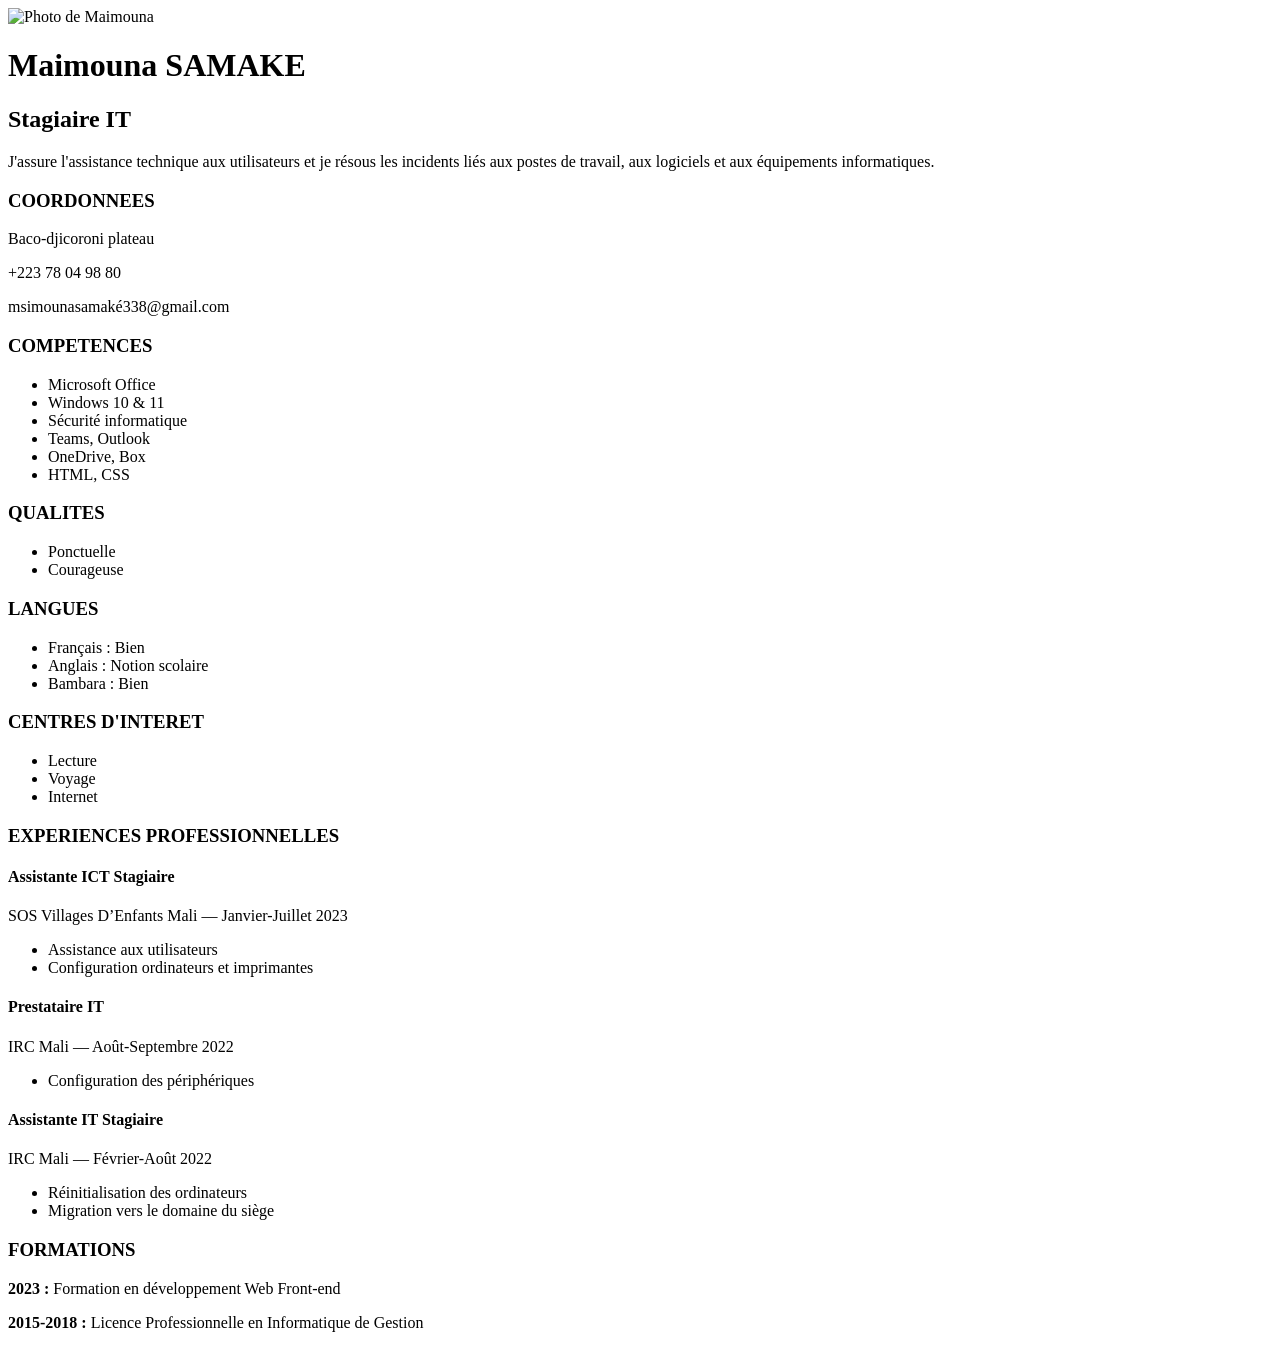
==== cv-Maimouna/index.html @ 66185dcb "Ajout du cv de Maimouna" ====
<html lang="en">
<head>
    <meta charset="UTF-8">
    <meta name="viewport" content="width=device-width, initial-scale=1.0">
    <title>CV - Maimouna Samaké</title>
</head>
<body>
<div class="cv-container">

    <!-- HEADER -->
    <header class="header">
        <div class="photo">
            <img src="photo.jpg" alt="Photo de Maimouna">
        </div>

        <div class="intro">
            <h1>Maimouna SAMAKE</h1>
            <h2>Stagiaire IT</h2>
            <p>
                J'assure l'assistance technique aux utilisateurs et je résous
                les incidents liés aux postes de travail, aux logiciels
                et aux équipements informatiques.
            </p>
        </div>
    </header>

    <!-- Main -->
    <div class="main">

        <!-- Colonne gauche -->
        <aside class="left">

            <section>
                <h3>COORDONNEES</h3>
                <p>Baco-djicoroni plateau</p>
                <p>+223 78 04 98 80</p>
                <p>msimounasamaké338@gmail.com</p>
            </section>

            <section>
                <h3>COMPETENCES</h3>
                <ul>
                    <li>Microsoft Office</li>
                    <li>Windows 10 & 11</li>
                    <li>Sécurité informatique</li>
                    <li>Teams, Outlook</li>
                    <li>OneDrive, Box</li>
                    <li>HTML, CSS</li>
                </ul>
            </section>

            <section>
                <h3>QUALITES</h3>
                <ul>
                    <li>Ponctuelle</li>
                    <li>Courageuse</li>
                </ul>
            </section>

            <section>
                <h3>LANGUES</h3>
                <ul>
                    <li>Français : Bien</li>
                    <li>Anglais : Notion scolaire</li>
                    <li>Bambara : Bien</li>
                </ul>
            </section>

            <section>
                <h3>CENTRES D'INTERET</h3>
                <ul>
                    <li>Lecture</li>
                    <li>Voyage</li>
                    <li>Internet</li>
                </ul>
            </section>

        </aside>

        <!-- Colonne droite  -->
        <section class="right">

            <h3>EXPERIENCES PROFESSIONNELLES</h3>

            <div class="experience">
                <h4>Assistante ICT Stagiaire</h4>
                <span>SOS Villages D’Enfants Mali — Janvier-Juillet 2023</span>
                <ul>
                    <li>Assistance aux utilisateurs</li>
                    <li>Configuration ordinateurs et imprimantes</li>
                </ul>
            </div>

            <div class="experience">
                <h4>Prestataire IT</h4>
                <span>IRC Mali — Août-Septembre 2022</span>
                <ul>
                    <li>Configuration des périphériques</li>
                </ul>
            </div>

            <div class="experience">
                <h4>Assistante IT Stagiaire</h4>
                <span>IRC Mali — Février-Août 2022</span>
                <ul>
                    <li>Réinitialisation des ordinateurs</li>
                    <li>Migration vers le domaine du siège</li>
                </ul>
            </div>

            <h3>FORMATIONS</h3>

            <div class="formation">
                <p><strong>2023 :</strong> Formation en développement Web Front-end</p>
                <p><strong>2015-2018 :</strong> Licence Professionnelle en Informatique de Gestion</p>
            </div>

        </section>

    </div>

</div>

</body>
</html>
</body>
</html>
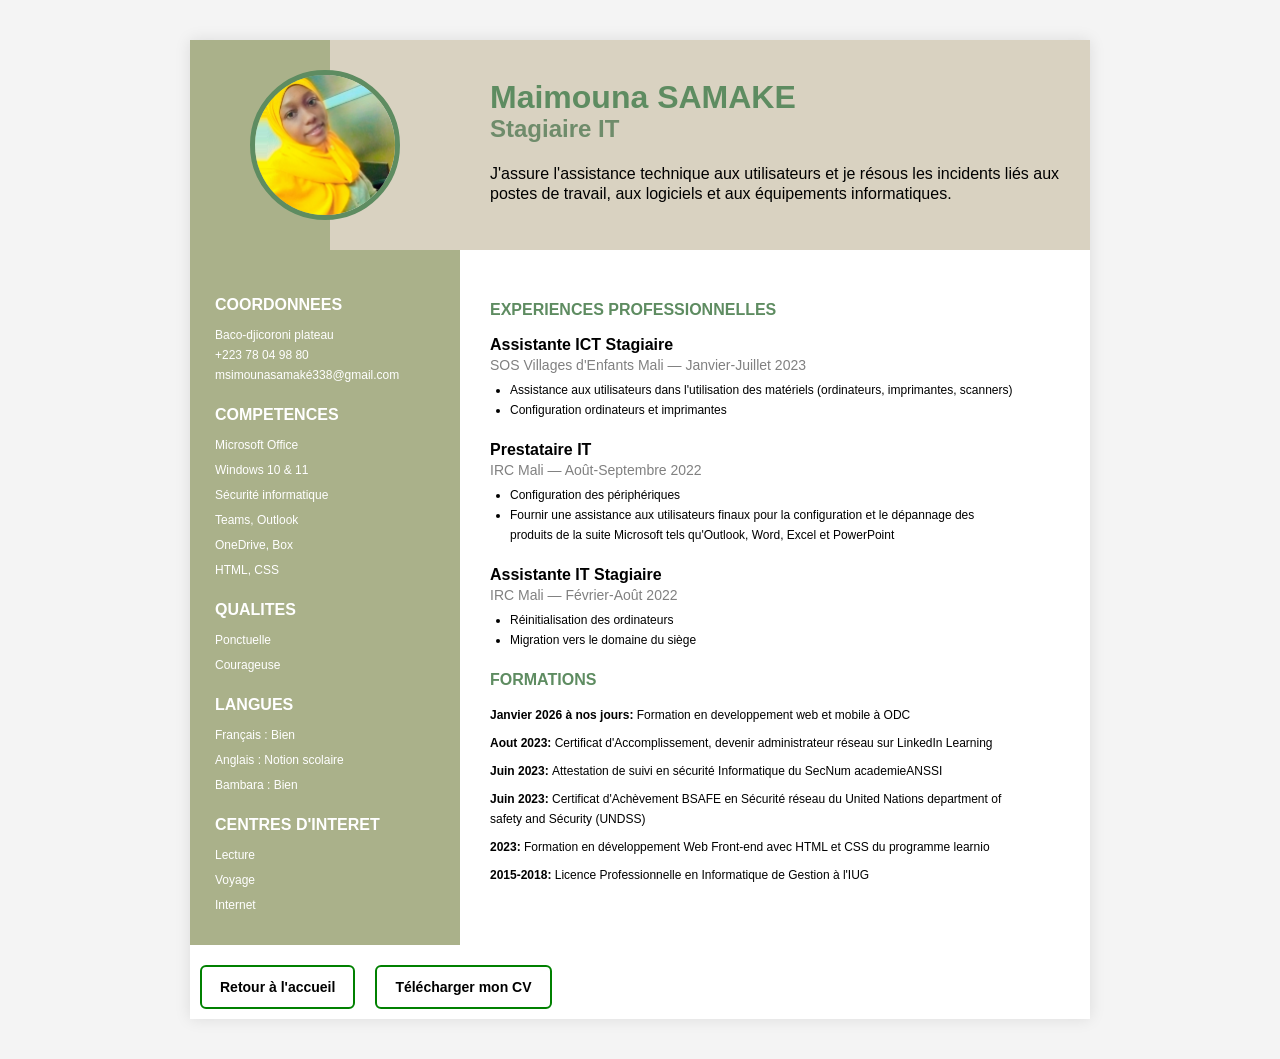
==== commit d1240df8: "sauvegarde de mon cv" ====
--- a/cv-Maimouna/index.html
+++ b/cv-Maimouna/index.html
@@ -2,6 +2,7 @@
 <head>
     <meta charset="UTF-8">
     <meta name="viewport" content="width=device-width, initial-scale=1.0">
+    <link rel="stylesheet" href="style.css">
     <title>CV - Maimouna Samaké</title>
 </head>
 <body>
@@ -21,7 +22,9 @@
                 les incidents liés aux postes de travail, aux logiciels
                 et aux équipements informatiques.
             </p>
+            
         </div>
+        
     </header>
 
     <!-- Main -->
@@ -30,7 +33,7 @@
         <!-- Colonne gauche -->
         <aside class="left">
 
-            <section>
+            <section id="left">
                 <h3>COORDONNEES</h3>
                 <p>Baco-djicoroni plateau</p>
                 <p>+223 78 04 98 80</p>
@@ -84,9 +87,9 @@
 
             <div class="experience">
                 <h4>Assistante ICT Stagiaire</h4>
-                <span>SOS Villages D’Enfants Mali — Janvier-Juillet 2023</span>
+                <span>SOS Villages d'Enfants Mali — Janvier-Juillet 2023</span>
                 <ul>
-                    <li>Assistance aux utilisateurs</li>
+                    <li>Assistance aux utilisateurs dans l'utilisation des matériels (ordinateurs, imprimantes, scanners)</li>
                     <li>Configuration ordinateurs et imprimantes</li>
                 </ul>
             </div>
@@ -96,6 +99,8 @@
                 <span>IRC Mali — Août-Septembre 2022</span>
                 <ul>
                     <li>Configuration des périphériques</li>
+                    <li>Fournir une assistance aux utilisateurs finaux pour la configuration et le dépannage des produits de la suite Microsoft tels qu'Outlook, Word, Excel et PowerPoint</li>
+                 
                 </ul>
             </div>
 
@@ -111,14 +116,21 @@
             <h3>FORMATIONS</h3>
 
             <div class="formation">
-                <p><strong>2023 :</strong> Formation en développement Web Front-end</p>
-                <p><strong>2015-2018 :</strong> Licence Professionnelle en Informatique de Gestion</p>
+
+                <p><strong>Janvier 2026 à nos jours: </strong>Formation en developpement web et mobile à ODC</p>
+                <p><strong>Aout 2023: </strong>Certificat d'Accomplissement, devenir administrateur réseau sur LinkedIn Learning</p>
+                <p><strong>Juin 2023: </strong>Attestation de suivi en sécurité Informatique du SecNum academieANSSI</p>
+                <p><strong>Juin 2023: </strong>Certificat d'Achèvement BSAFE en Sécurité réseau du United Nations department of safety and Sécurity (UNDSS)</p>
+                <p><strong>2023: </strong> Formation en développement Web Front-end avec HTML et CSS du programme learnio</p>
+                <p><strong>2015-2018: </strong> Licence Professionnelle en Informatique de Gestion à l'IUG</p>
+                
             </div>
-
         </section>
-
     </div>
-
+    <div class="cv-buttons">
+    <a href="/index.html" class="btn retour"> Retour à l'accueil</a>
+    <a href="CV_Maimouna Samaké .pdf" class="btn telecharger">Télécharger mon CV </a>
+</div>
 </div>
 
 </body>
--- a/cv-Maimouna/style.css
+++ b/cv-Maimouna/style.css
@@ -0,0 +1,171 @@
+* {
+    margin: 0;
+    padding: 0;
+    box-sizing: border-box;
+    font-family: Arial, sans-serif;
+}
+
+body {
+    background-color: #f4f4f4;
+}
+
+.cv-container {
+    width: 900px;
+    margin: 40px auto;
+    background-color: white;
+    box-shadow: 0 0 15px rgba(0,0,0,0.1);
+    line-height: 20px;
+}
+
+/* ===== header ===== */
+.header {
+    display: flex;
+    align-items: center;
+    background-color: #d9d2c1;
+    padding: 30px;
+    margin-left: 180px;
+    position: relative;
+    left: -40px;
+    z-index: 2;
+    margin-right: -40px;
+}
+
+.photo img {
+    width: 150px;
+    height: 150px;
+    border-radius: 50%;
+    border: 5px solid #5e8c61;
+    object-fit: cover;
+    margin-left: -110px;
+}
+
+.intro {
+    margin-left: 90px;
+}
+
+.intro h1 {
+    color: #5e8c61;
+    margin-bottom: 12px;
+}
+
+.intro h2 {
+    color: #6f8c6b;
+    margin-bottom: 25px;
+}
+
+/* main */
+.main {
+    display: flex;
+}
+
+/* colonne gauche */
+.left {
+    width: 30%;
+    background-color: #aab18a;
+    padding: 25px;
+    color: white;
+    margin-top: -210px;
+}
+#left {
+    margin-top: 230px;
+    
+}
+
+#left p{
+    font-size: 12px;
+}
+
+.left h3 {
+    margin-bottom: 10px;
+    margin-top: 20px;
+    font-size: 16px;
+}
+
+.left ul {
+    list-style: none;
+}
+
+.left li {
+    margin-bottom: 5px;
+    font-size: 12px;
+}
+
+/* colonne droite */
+.right {
+    width: 65%;
+    padding: 30px;
+}
+
+
+.right h3 {
+    color: #5e8c61;
+    margin-bottom: 15px;
+    margin-top: 20px;
+    font-size: 16px;
+}
+
+.experience {
+    margin-bottom: 20px;
+}
+
+.experience h4 {
+    font-weight: bold;
+}
+
+.experience span {
+    font-size: 14px;
+    color: gray;
+}
+
+.experience ul {
+    margin-top: 5px;
+    margin-left: 20px;
+    font-size: 12px;
+}
+
+.formation p {
+    margin-bottom: 8px;
+    font-size: 12px;
+}
+.cv-buttons {
+    display: flex;
+    gap: 15px;
+    margin: 20px 0;
+}
+
+.btn {
+    display: inline-block;
+    padding: 10px 18px;
+    text-decoration: none;
+    font-weight: bold;
+    border-radius: 6px;
+    transition: 0.3s ease;
+    font-size: 14px;
+}
+
+/* Bouton retour */
+.retour {
+    background-color: white#2f3e46;
+    color: black;
+    margin-bottom: 10px;
+    border: 2px, solid green;
+    margin-bottom: 10px;
+    margin-left: 10px;
+    margin-right: 5px;
+}
+
+.retour:hover {
+    background-color: #556b50;
+}
+
+/* Bouton télécharger */
+.telecharger {
+    background-color: white#2f3e46;
+    color: black;
+    margin-bottom: 10px;
+    border: 2px, solid green;
+}
+
+.telecharger:hover {
+    background-color: #1b262c;
+}
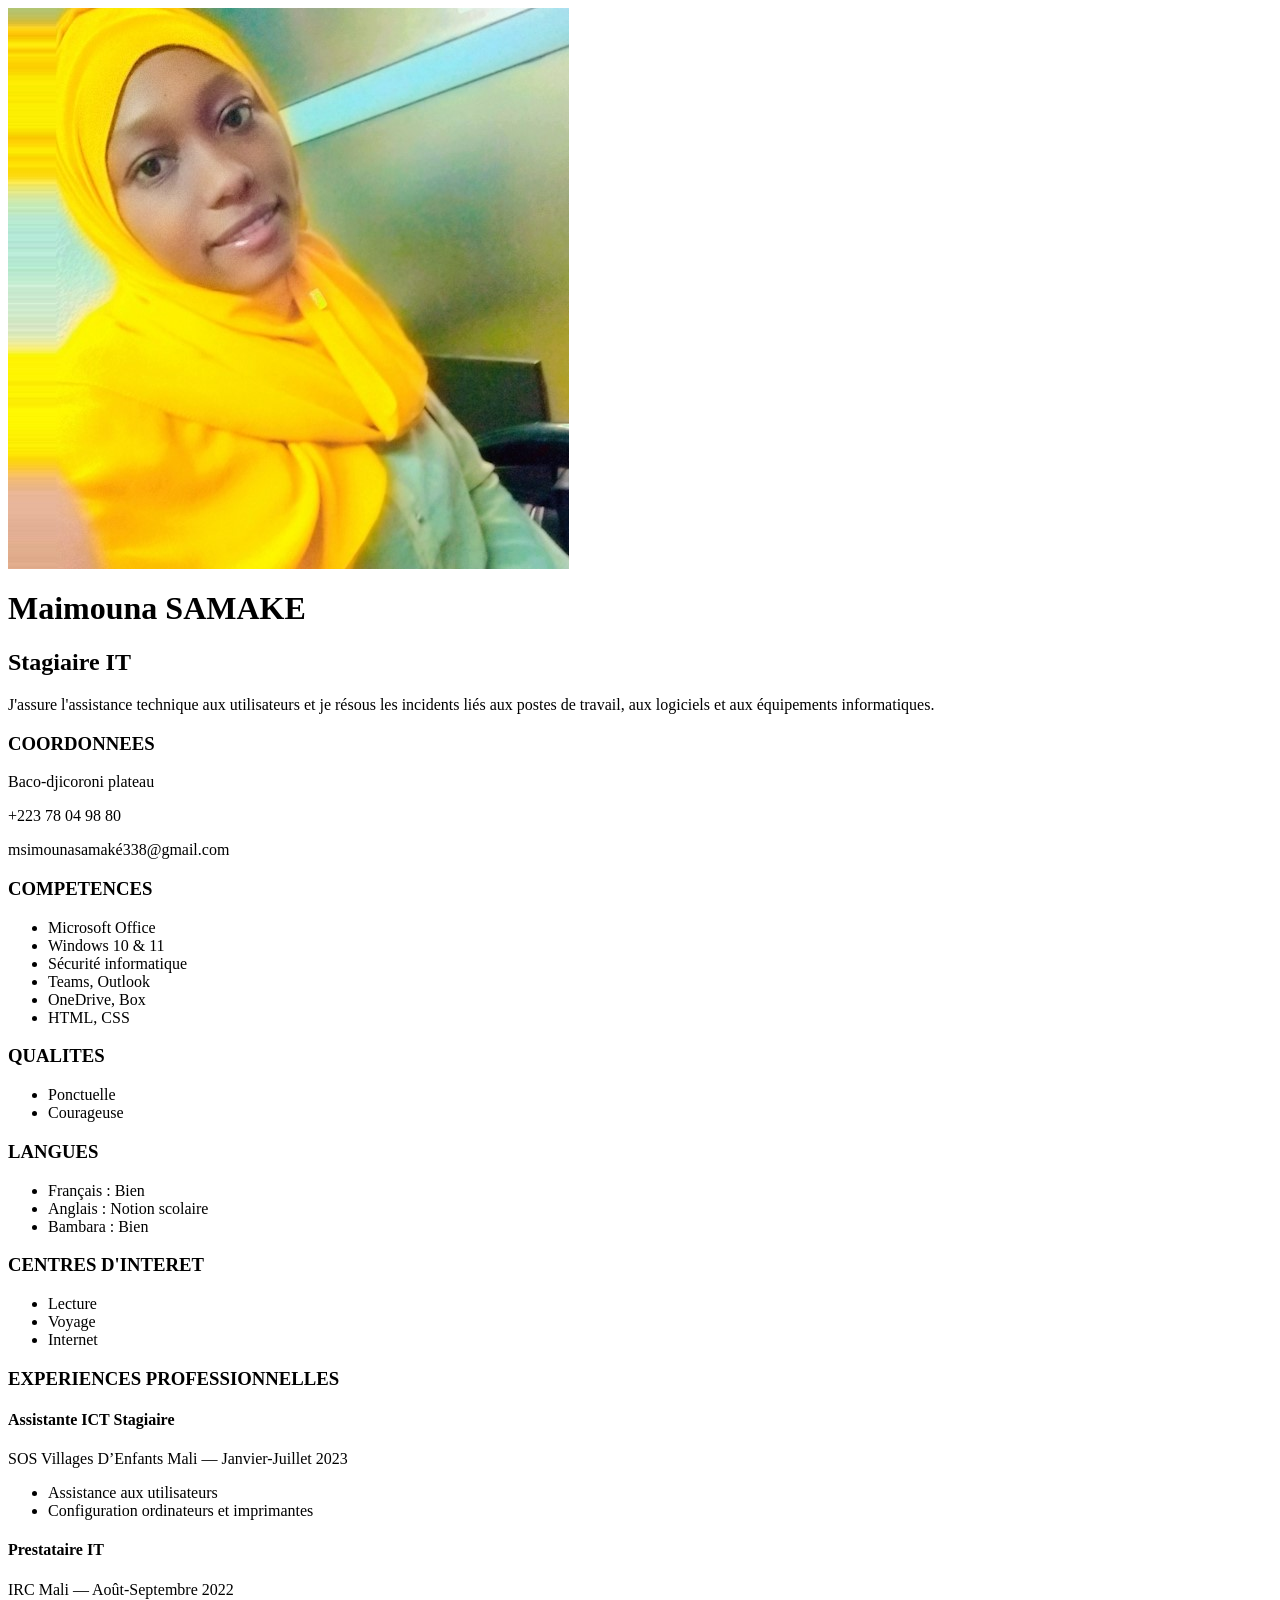
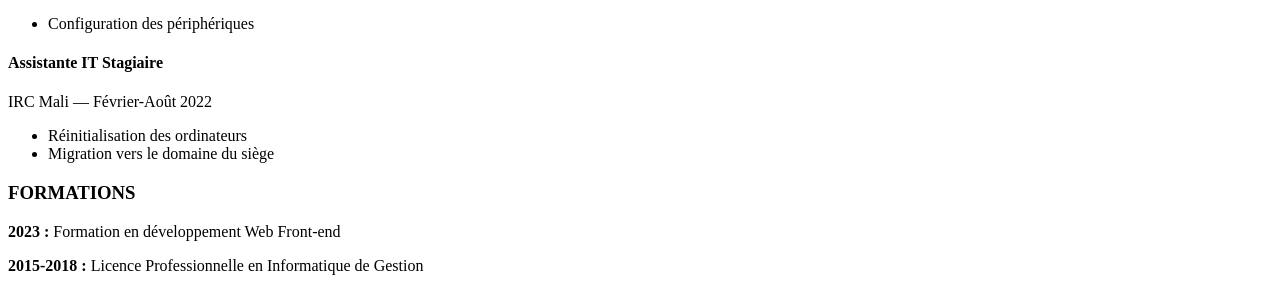
==== commit 4ca52af2: "Merge pull request #2 from lc6issa-sketch/main Mahamadou" ====
--- a/cv-Maimouna/index.html
+++ b/cv-Maimouna/index.html
@@ -2,7 +2,6 @@
 <head>
     <meta charset="UTF-8">
     <meta name="viewport" content="width=device-width, initial-scale=1.0">
-    <link rel="stylesheet" href="style.css">
     <title>CV - Maimouna Samaké</title>
 </head>
 <body>
@@ -22,9 +21,7 @@
                 les incidents liés aux postes de travail, aux logiciels
                 et aux équipements informatiques.
             </p>
-            
         </div>
-        
     </header>
 
     <!-- Main -->
@@ -33,7 +30,7 @@
         <!-- Colonne gauche -->
         <aside class="left">
 
-            <section id="left">
+            <section>
                 <h3>COORDONNEES</h3>
                 <p>Baco-djicoroni plateau</p>
                 <p>+223 78 04 98 80</p>
@@ -87,9 +84,9 @@
 
             <div class="experience">
                 <h4>Assistante ICT Stagiaire</h4>
-                <span>SOS Villages d'Enfants Mali — Janvier-Juillet 2023</span>
+                <span>SOS Villages D’Enfants Mali — Janvier-Juillet 2023</span>
                 <ul>
-                    <li>Assistance aux utilisateurs dans l'utilisation des matériels (ordinateurs, imprimantes, scanners)</li>
+                    <li>Assistance aux utilisateurs</li>
                     <li>Configuration ordinateurs et imprimantes</li>
                 </ul>
             </div>
@@ -99,8 +96,6 @@
                 <span>IRC Mali — Août-Septembre 2022</span>
                 <ul>
                     <li>Configuration des périphériques</li>
-                    <li>Fournir une assistance aux utilisateurs finaux pour la configuration et le dépannage des produits de la suite Microsoft tels qu'Outlook, Word, Excel et PowerPoint</li>
-                 
                 </ul>
             </div>
 
@@ -116,21 +111,14 @@
             <h3>FORMATIONS</h3>
 
             <div class="formation">
+                <p><strong>2023 :</strong> Formation en développement Web Front-end</p>
+                <p><strong>2015-2018 :</strong> Licence Professionnelle en Informatique de Gestion</p>
+            </div>
 
-                <p><strong>Janvier 2026 à nos jours: </strong>Formation en developpement web et mobile à ODC</p>
-                <p><strong>Aout 2023: </strong>Certificat d'Accomplissement, devenir administrateur réseau sur LinkedIn Learning</p>
-                <p><strong>Juin 2023: </strong>Attestation de suivi en sécurité Informatique du SecNum academieANSSI</p>
-                <p><strong>Juin 2023: </strong>Certificat d'Achèvement BSAFE en Sécurité réseau du United Nations department of safety and Sécurity (UNDSS)</p>
-                <p><strong>2023: </strong> Formation en développement Web Front-end avec HTML et CSS du programme learnio</p>
-                <p><strong>2015-2018: </strong> Licence Professionnelle en Informatique de Gestion à l'IUG</p>
-                
-            </div>
         </section>
+
     </div>
-    <div class="cv-buttons">
-    <a href="/index.html" class="btn retour"> Retour à l'accueil</a>
-    <a href="CV_Maimouna Samaké .pdf" class="btn telecharger">Télécharger mon CV </a>
-</div>
+
 </div>
 
 </body>
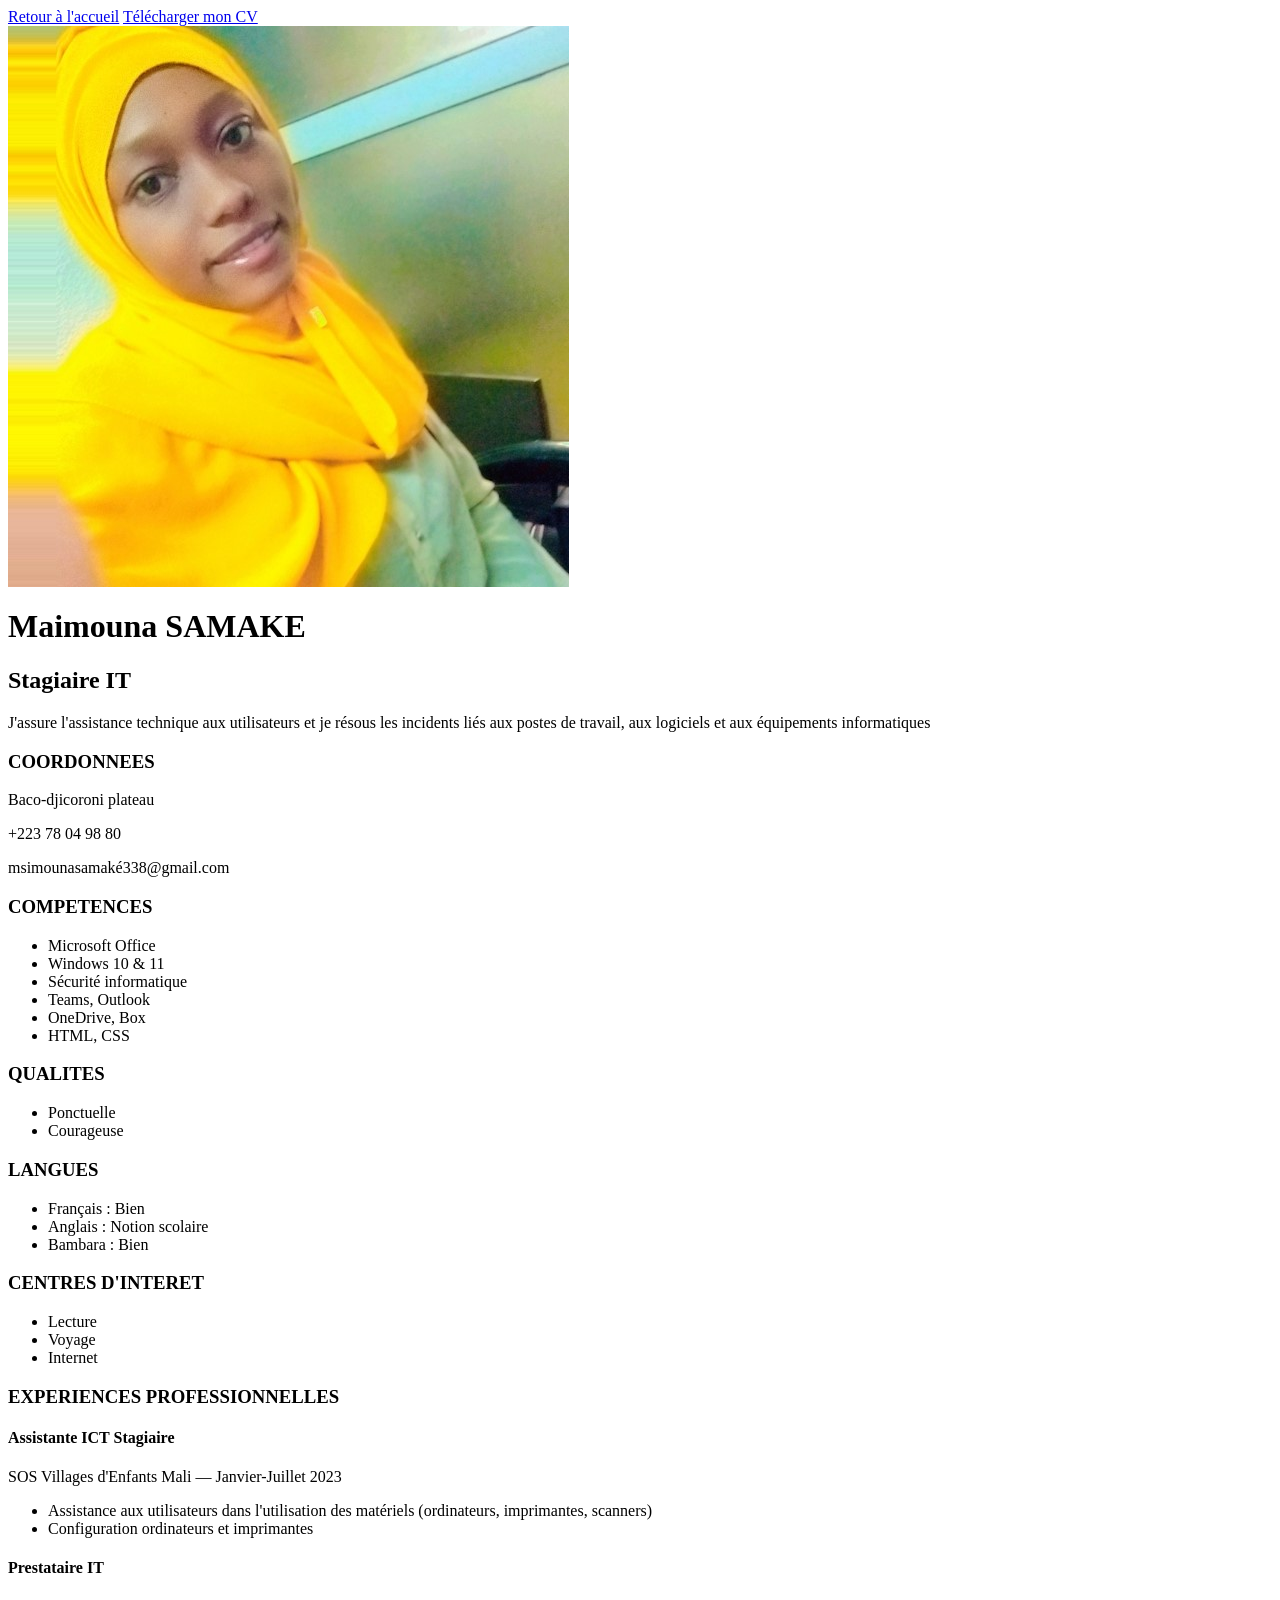
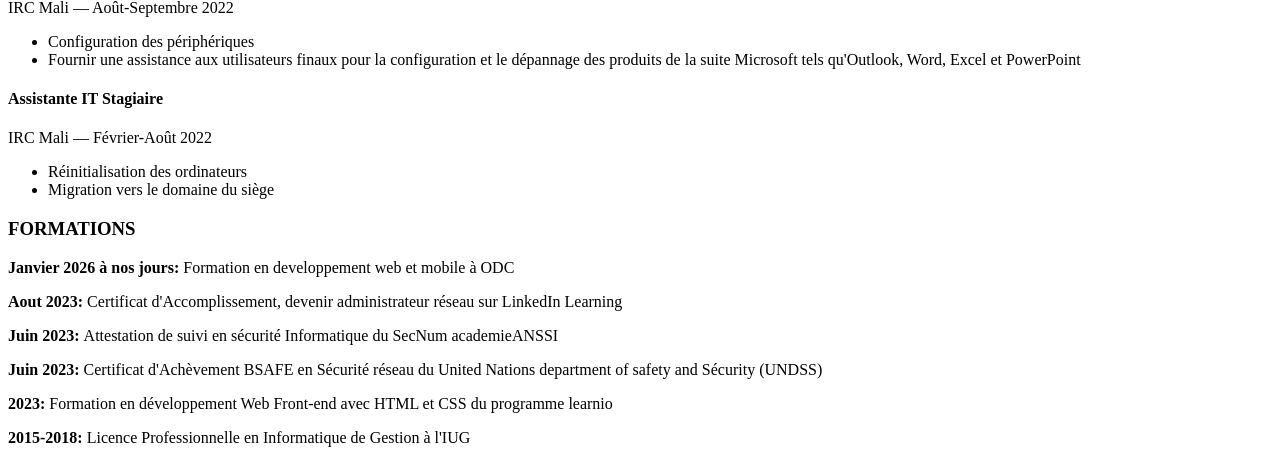
==== commit ecaf251f: "dernière mise à jour du cv" ====
--- a/cv-Maimouna/index.html
+++ b/cv-Maimouna/index.html
@@ -1,26 +1,29 @@
-<html lang="en">
+<html lang="fr">
 <head>
     <meta charset="UTF-8">
     <meta name="viewport" content="width=device-width, initial-scale=1.0">
+    <link rel="stylesheet" href="style.css">
     <title>CV - Maimouna Samaké</title>
 </head>
 <body>
+    <div class="cv-buttons">
+    <a href="/index.html" class="btn retour"> Retour à l'accueil</a>
+    <a href="CV_Maimouna Samaké .pdf" class="btn telecharger">Télécharger mon CV </a>
+</div>
 <div class="cv-container">
-
     <!-- HEADER -->
     <header class="header">
         <div class="photo">
             <img src="photo.jpg" alt="Photo de Maimouna">
         </div>
-
         <div class="intro">
             <h1>Maimouna SAMAKE</h1>
             <h2>Stagiaire IT</h2>
             <p>
                 J'assure l'assistance technique aux utilisateurs et je résous
                 les incidents liés aux postes de travail, aux logiciels
-                et aux équipements informatiques.
-            </p>
+                et aux équipements informatiques
+            </p> 
         </div>
     </header>
 
@@ -30,7 +33,7 @@
         <!-- Colonne gauche -->
         <aside class="left">
 
-            <section>
+            <section id="left">
                 <h3>COORDONNEES</h3>
                 <p>Baco-djicoroni plateau</p>
                 <p>+223 78 04 98 80</p>
@@ -84,9 +87,9 @@
 
             <div class="experience">
                 <h4>Assistante ICT Stagiaire</h4>
-                <span>SOS Villages D’Enfants Mali — Janvier-Juillet 2023</span>
+                <span>SOS Villages d'Enfants Mali — Janvier-Juillet 2023</span>
                 <ul>
-                    <li>Assistance aux utilisateurs</li>
+                    <li>Assistance aux utilisateurs dans l'utilisation des matériels (ordinateurs, imprimantes, scanners)</li>
                     <li>Configuration ordinateurs et imprimantes</li>
                 </ul>
             </div>
@@ -96,6 +99,8 @@
                 <span>IRC Mali — Août-Septembre 2022</span>
                 <ul>
                     <li>Configuration des périphériques</li>
+                    <li>Fournir une assistance aux utilisateurs finaux pour la configuration et le dépannage des produits de la suite Microsoft tels qu'Outlook, Word, Excel et PowerPoint</li>
+                 
                 </ul>
             </div>
 
@@ -107,18 +112,19 @@
                     <li>Migration vers le domaine du siège</li>
                 </ul>
             </div>
-
+<!-- formations -->
             <h3>FORMATIONS</h3>
-
             <div class="formation">
-                <p><strong>2023 :</strong> Formation en développement Web Front-end</p>
-                <p><strong>2015-2018 :</strong> Licence Professionnelle en Informatique de Gestion</p>
+                <p><strong>Janvier 2026 à nos jours: </strong>Formation en developpement web et mobile à ODC</p>
+                <p><strong>Aout 2023: </strong>Certificat d'Accomplissement, devenir administrateur réseau sur LinkedIn Learning</p>
+                <p><strong>Juin 2023: </strong>Attestation de suivi en sécurité Informatique du SecNum academieANSSI</p>
+                <p><strong>Juin 2023: </strong>Certificat d'Achèvement BSAFE en Sécurité réseau du United Nations department of safety and Sécurity (UNDSS)</p>
+                <p><strong>2023: </strong> Formation en développement Web Front-end avec HTML et CSS du programme learnio</p>
+                <p><strong>2015-2018: </strong> Licence Professionnelle en Informatique de Gestion à l'IUG</p>   
             </div>
-
         </section>
-
     </div>
-
+    
 </div>
 
 </body>
